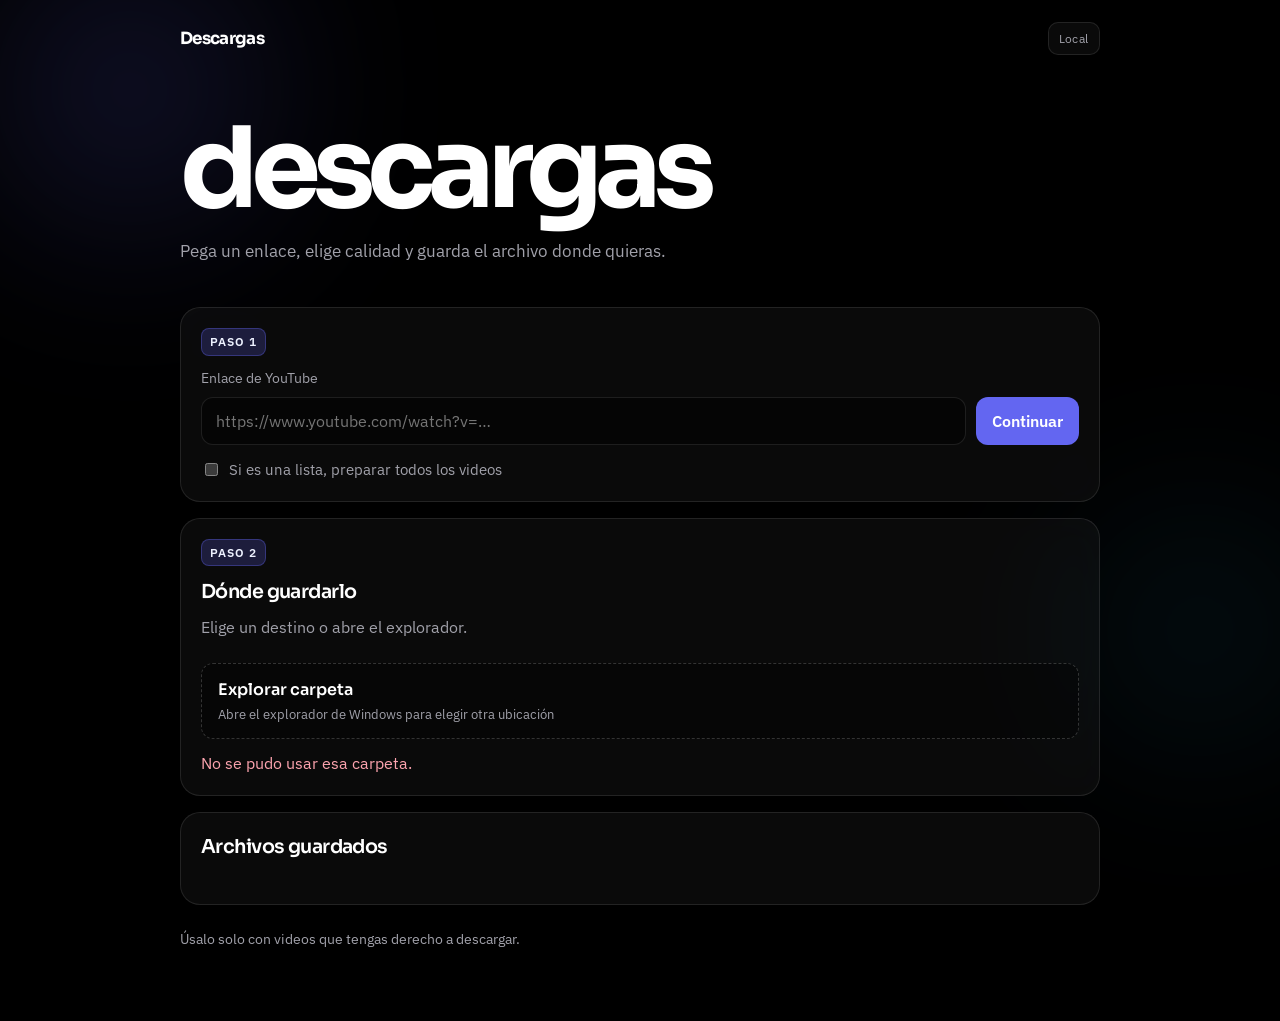
==== templates/index.html @ 3d90ba63 "Initial release of the local YouTube downloader web app. Ship Flask UI, CLI, Docker setup, and docs " ====
<!DOCTYPE html>
<html lang="es">
  <head>
    <meta charset="utf-8" />
    <meta name="viewport" content="width=device-width, initial-scale=1" />
    <title>Descargas</title>
    <link rel="preconnect" href="https://fonts.googleapis.com" />
    <link rel="preconnect" href="https://fonts.gstatic.com" crossorigin />
    <link
      href="https://fonts.googleapis.com/css2?family=Sora:wght@400;500;600;700&family=IBM+Plex+Sans:wght@400;500;600&display=swap"
      rel="stylesheet"
    />
    <link rel="stylesheet" href="/static/app.css" />
  </head>
  <body>
    <div class="orb orb-a" aria-hidden="true"></div>
    <div class="orb orb-b" aria-hidden="true"></div>

    <header class="top">
      <a class="brand" href="/">Descargas</a>
      <span id="mode-badge" class="badge">Local</span>
    </header>

    <main>
      <section class="hero">
        <h1>descargas</h1>
        <p class="lede">Pega un enlace, elige calidad y guarda el archivo donde quieras.</p>
      </section>

      <form id="lookup" class="glass step" data-step="1">
        <div class="step-label">Paso 1</div>
        <label class="field-label" for="url">Enlace de YouTube</label>
        <div class="url-row">
          <input
            id="url"
            name="url"
            type="text"
            inputmode="url"
            autocomplete="off"
            spellcheck="false"
            placeholder="https://www.youtube.com/watch?v=…"
            required
          />
          <button id="lookup-button" class="primary" type="submit">Continuar</button>
        </div>
        <label class="check">
          <input id="playlist" type="checkbox" />
          Si es una lista, preparar todos los videos
        </label>
        <p id="form-error" class="error" role="alert" hidden></p>
      </form>

      <section class="glass step" data-step="2">
        <div class="step-label">Paso 2</div>
        <div class="section-head">
          <h2>Dónde guardarlo</h2>
          <p class="meta" id="destination-hint">Elige un destino o abre el explorador.</p>
        </div>
        <div id="destinations" class="destinations" role="listbox" aria-label="Destino"></div>
        <button id="browse-button" class="browse" type="button">
          <span class="browse-title">Explorar carpeta</span>
          <span class="browse-sub">Abre el explorador de Windows para elegir otra ubicación</span>
        </button>
        <input id="output" type="hidden" value="" />
        <p id="folder-error" class="error" role="alert" hidden></p>
      </section>

      <section id="preview" class="glass step preview" data-step="3" hidden>
        <div class="step-label">Paso 3</div>
        <div class="preview-layout">
          <img id="thumb" alt="" hidden />
          <div class="preview-copy">
            <p id="kind" class="eyebrow"></p>
            <h2 id="title"></h2>
            <p id="meta" class="meta"></p>
          </div>
        </div>
        <fieldset class="qualities">
          <legend>Calidad</legend>
          <div id="quality-grid" class="quality-grid" role="group" aria-label="Calidad"></div>
        </fieldset>
        <details class="advanced">
          <summary>Usar un ID de formato</summary>
          <label for="format-id">ID de yt-dlp, por ejemplo 137+140</label>
          <input id="format-id" type="text" maxlength="40" autocomplete="off" spellcheck="false" />
        </details>
        <div class="actions">
          <button id="download-button" class="primary" type="button">Descargar</button>
          <p id="download-error" class="error" role="alert" hidden></p>
        </div>
      </section>

      <section id="activity" class="glass step" hidden>
        <div class="section-head">
          <h2>En curso</h2>
        </div>
        <div id="jobs"></div>
      </section>

      <section class="glass step files">
        <div class="files-head">
          <h2>Archivos guardados</h2>
          <p id="folder" class="meta"></p>
        </div>
        <ul id="file-list" class="file-list"></ul>
      </section>

      <p class="footnote">Úsalo solo con videos que tengas derecho a descargar.</p>
    </main>
    <script src="/static/app.js"></script>
  </body>
</html>
---- static/app.css ----
:root {
  color-scheme: dark;
  --bg: #000000;
  --ink: #ffffff;
  --muted: #a1a1aa;
  --line: rgba(255, 255, 255, 0.1);
  --glass: rgba(255, 255, 255, 0.04);
  --glass-strong: rgba(255, 255, 255, 0.07);
  --accent: #6366f1;
  --accent-soft: rgba(99, 102, 241, 0.22);
  --accent-ink: #eef2ff;
  --danger: #fda4af;
  --ok: #86efac;
  --radius: 16px;
  --font-display: "Sora", "Segoe UI", sans-serif;
  --font-body: "IBM Plex Sans", "Segoe UI", sans-serif;
}

* { box-sizing: border-box; }

html { scroll-behavior: smooth; }

body {
  margin: 0;
  min-height: 100vh;
  background: var(--bg);
  color: var(--ink);
  font-family: var(--font-body);
  line-height: 1.5;
  overflow-x: hidden;
}

.orb {
  position: fixed;
  z-index: 0;
  border-radius: 50%;
  filter: blur(90px);
  pointer-events: none;
  opacity: 0.55;
  animation: drift 18s ease-in-out infinite alternate;
}

.orb-a {
  width: 420px;
  height: 420px;
  top: -120px;
  left: -80px;
  background: radial-gradient(circle, rgba(99, 102, 241, 0.45), transparent 70%);
}

.orb-b {
  width: 360px;
  height: 360px;
  right: -100px;
  bottom: 10%;
  background: radial-gradient(circle, rgba(56, 189, 248, 0.22), transparent 70%);
  animation-delay: -6s;
}

@keyframes drift {
  from { transform: translate3d(0, 0, 0); }
  to { transform: translate3d(24px, 18px, 0); }
}

.top, main {
  position: relative;
  z-index: 1;
}

.top {
  width: min(920px, calc(100% - 32px));
  margin: 0 auto;
  padding: 22px 0 0;
  display: flex;
  align-items: center;
  justify-content: space-between;
}

.brand {
  color: var(--ink);
  text-decoration: none;
  font-family: var(--font-display);
  font-weight: 700;
  letter-spacing: -0.04em;
  font-size: 1.05rem;
}

.badge {
  border: 1px solid var(--line);
  background: var(--glass);
  border-radius: 10px;
  padding: 6px 10px;
  color: var(--muted);
  font-size: 0.78rem;
  letter-spacing: 0.04em;
}

main {
  width: min(920px, calc(100% - 32px));
  margin: 0 auto;
  padding: 28px 0 72px;
}

.hero {
  padding: 36px 0 28px;
  animation: rise 0.7s ease both;
}

.hero h1 {
  margin: 0;
  font-family: var(--font-display);
  font-size: clamp(3.4rem, 11vw, 7rem);
  line-height: 0.9;
  letter-spacing: -0.07em;
  font-weight: 700;
}

.lede {
  margin: 18px 0 0;
  max-width: 34rem;
  color: var(--muted);
  font-size: 1.08rem;
}

h1, h2, h3, p { margin: 0; }

h2 {
  font-family: var(--font-display);
  font-size: 1.2rem;
  letter-spacing: -0.03em;
  font-weight: 600;
}

h3 {
  font-family: var(--font-display);
  font-size: 1rem;
  font-weight: 600;
}

.glass {
  margin-top: 16px;
  padding: 20px;
  border: 1px solid var(--line);
  border-radius: calc(var(--radius) + 4px);
  background: var(--glass);
  backdrop-filter: blur(18px);
  -webkit-backdrop-filter: blur(18px);
  animation: rise 0.7s ease both;
}

.step[data-step="1"] { animation-delay: 0.05s; }
.step[data-step="2"] { animation-delay: 0.12s; }
.step[data-step="3"] { animation-delay: 0.18s; }

@keyframes rise {
  from { opacity: 0; transform: translateY(14px); }
  to { opacity: 1; transform: translateY(0); }
}

.step-label {
  display: inline-block;
  margin-bottom: 12px;
  color: var(--accent-ink);
  background: var(--accent-soft);
  border: 1px solid rgba(99, 102, 241, 0.35);
  border-radius: 8px;
  padding: 4px 8px;
  font-size: 0.72rem;
  letter-spacing: 0.08em;
  text-transform: uppercase;
  font-weight: 600;
}

.section-head {
  display: flex;
  flex-direction: column;
  gap: 4px;
  margin-bottom: 14px;
}

.field-label, .advanced label, legend {
  display: block;
  margin-bottom: 8px;
  color: var(--muted);
  font-size: 0.88rem;
}

.url-row, .actions {
  display: flex;
  gap: 10px;
  align-items: center;
}

.url-row > input { flex: 1; min-width: 0; width: auto; }
.url-row > button { flex: none; white-space: nowrap; }

input[type="text"] {
  width: 100%;
  min-height: 48px;
  padding: 0 14px;
  border: 1px solid var(--line);
  border-radius: 12px;
  background: rgba(0, 0, 0, 0.45);
  color: var(--ink);
  font: inherit;
  transition: border-color 0.2s ease, background 0.2s ease;
}

input[type="text"]:focus,
button:focus-visible,
summary:focus-visible,
.destination:focus-visible,
.browse:focus-visible {
  outline: 2px solid var(--accent);
  outline-offset: 2px;
}

button {
  min-height: 48px;
  border: 0;
  border-radius: 12px;
  padding: 0 16px;
  font: inherit;
  cursor: pointer;
  transition: transform 0.15s ease, background 0.2s ease, border-color 0.2s ease, opacity 0.2s ease;
}

button:active { transform: translateY(1px); }

.primary {
  background: var(--accent);
  color: #fff;
  font-weight: 600;
}

.primary:hover { filter: brightness(1.08); }

.primary:disabled, .ghost:disabled, .browse:disabled {
  opacity: 0.5;
  cursor: wait;
}

.ghost {
  background: transparent;
  color: var(--ink);
  border: 1px solid var(--line);
}

.check {
  display: flex;
  gap: 8px;
  align-items: center;
  margin-top: 14px;
  color: var(--muted);
  font-size: 0.92rem;
}

.destinations {
  display: grid;
  grid-template-columns: repeat(3, minmax(0, 1fr));
  gap: 10px;
}

.destination {
  display: grid;
  gap: 6px;
  min-height: 96px;
  padding: 14px;
  text-align: left;
  color: var(--ink);
  background: rgba(0, 0, 0, 0.35);
  border: 1px solid var(--line);
  border-radius: 14px;
}

.destination:hover {
  background: var(--glass-strong);
  border-color: rgba(255, 255, 255, 0.18);
}

.destination[aria-selected="true"] {
  background: var(--accent-soft);
  border-color: rgba(99, 102, 241, 0.7);
  box-shadow: inset 0 0 0 1px rgba(99, 102, 241, 0.35);
}

.destination-label {
  font-family: var(--font-display);
  font-weight: 600;
  letter-spacing: -0.02em;
}

.destination-hint {
  color: var(--muted);
  font-size: 0.8rem;
  overflow-wrap: anywhere;
}

.browse {
  width: 100%;
  margin-top: 10px;
  min-height: 64px;
  display: grid;
  gap: 2px;
  justify-items: start;
  padding: 14px 16px;
  background: rgba(0, 0, 0, 0.35);
  color: var(--ink);
  border: 1px dashed rgba(255, 255, 255, 0.18);
}

.browse:hover {
  border-color: rgba(99, 102, 241, 0.55);
  background: var(--glass-strong);
}

.browse-title {
  font-family: var(--font-display);
  font-weight: 600;
}

.browse-sub {
  color: var(--muted);
  font-size: 0.84rem;
}

.error {
  margin-top: 12px;
  color: var(--danger);
}

.preview:not([hidden]) { display: grid; gap: 16px; }

.preview[hidden],
#activity[hidden],
#browse-button[hidden] {
  display: none !important;
}

.preview-layout {
  display: grid;
  grid-template-columns: minmax(0, 220px) minmax(0, 1fr);
  gap: 16px;
  align-items: center;
}

.preview img {
  width: 100%;
  aspect-ratio: 16 / 9;
  object-fit: cover;
  border-radius: 12px;
  background: #111;
  border: 1px solid var(--line);
}

.eyebrow {
  color: var(--accent);
  font-size: 0.75rem;
  letter-spacing: 0.1em;
  text-transform: uppercase;
  font-weight: 600;
}

#title {
  margin-top: 4px;
  font-family: var(--font-display);
  font-size: 1.4rem;
  letter-spacing: -0.04em;
}

.meta { color: var(--muted); margin-top: 4px; }

.qualities { margin: 0; padding: 0; border: 0; }

.quality-grid {
  display: grid;
  grid-template-columns: repeat(4, minmax(0, 1fr));
  gap: 8px;
}

.chip {
  min-height: 44px;
  background: rgba(0, 0, 0, 0.35);
  color: var(--ink);
  border: 1px solid var(--line);
}

.chip:hover { border-color: rgba(255, 255, 255, 0.2); }

.chip[aria-pressed="true"] {
  background: var(--accent);
  border-color: var(--accent);
  color: #fff;
}

.advanced { color: var(--muted); }
.advanced summary { cursor: pointer; }
.advanced input { margin-top: 8px; }

.job {
  display: grid;
  gap: 10px;
}

.job + .job {
  margin-top: 16px;
  padding-top: 16px;
  border-top: 1px solid var(--line);
}

.job-top, .job-meta, .file-row {
  display: flex;
  justify-content: space-between;
  gap: 12px;
  align-items: baseline;
}

.files-head {
  display: flex;
  flex-direction: column;
  gap: 4px;
  align-items: flex-start;
}

#folder { overflow-wrap: anywhere; }

.bar {
  height: 8px;
  overflow: hidden;
  border-radius: 999px;
  background: rgba(255, 255, 255, 0.08);
}

.bar span {
  display: block;
  height: 100%;
  width: 0;
  background: linear-gradient(90deg, #6366f1, #38bdf8);
  transition: width 0.25s ease;
}

.status-done { color: var(--ok); }
.status-error, .status-cancelled { color: var(--danger); }

.file-list {
  list-style: none;
  margin: 14px 0 0;
  padding: 0;
}

.file-row {
  padding: 12px 0;
  border-top: 1px solid var(--line);
  align-items: center;
}

.file-row a {
  color: var(--ink);
  font-weight: 600;
  overflow-wrap: anywhere;
  text-decoration-thickness: 1px;
  text-underline-offset: 3px;
}

.file-row a:hover { color: #c7d2fe; }

.empty { color: var(--muted); padding-top: 8px; }

.footnote {
  margin-top: 24px;
  color: var(--muted);
  font-size: 0.85rem;
}

@media (max-width: 760px) {
  .destinations { grid-template-columns: 1fr; }
  .preview-layout { grid-template-columns: 1fr; }
  .quality-grid { grid-template-columns: repeat(2, minmax(0, 1fr)); }
  .url-row, .actions, .job-top, .file-row { flex-direction: column; align-items: stretch; }
  .chip, .primary, .ghost { width: 100%; }
  .hero { padding-top: 18px; }
}
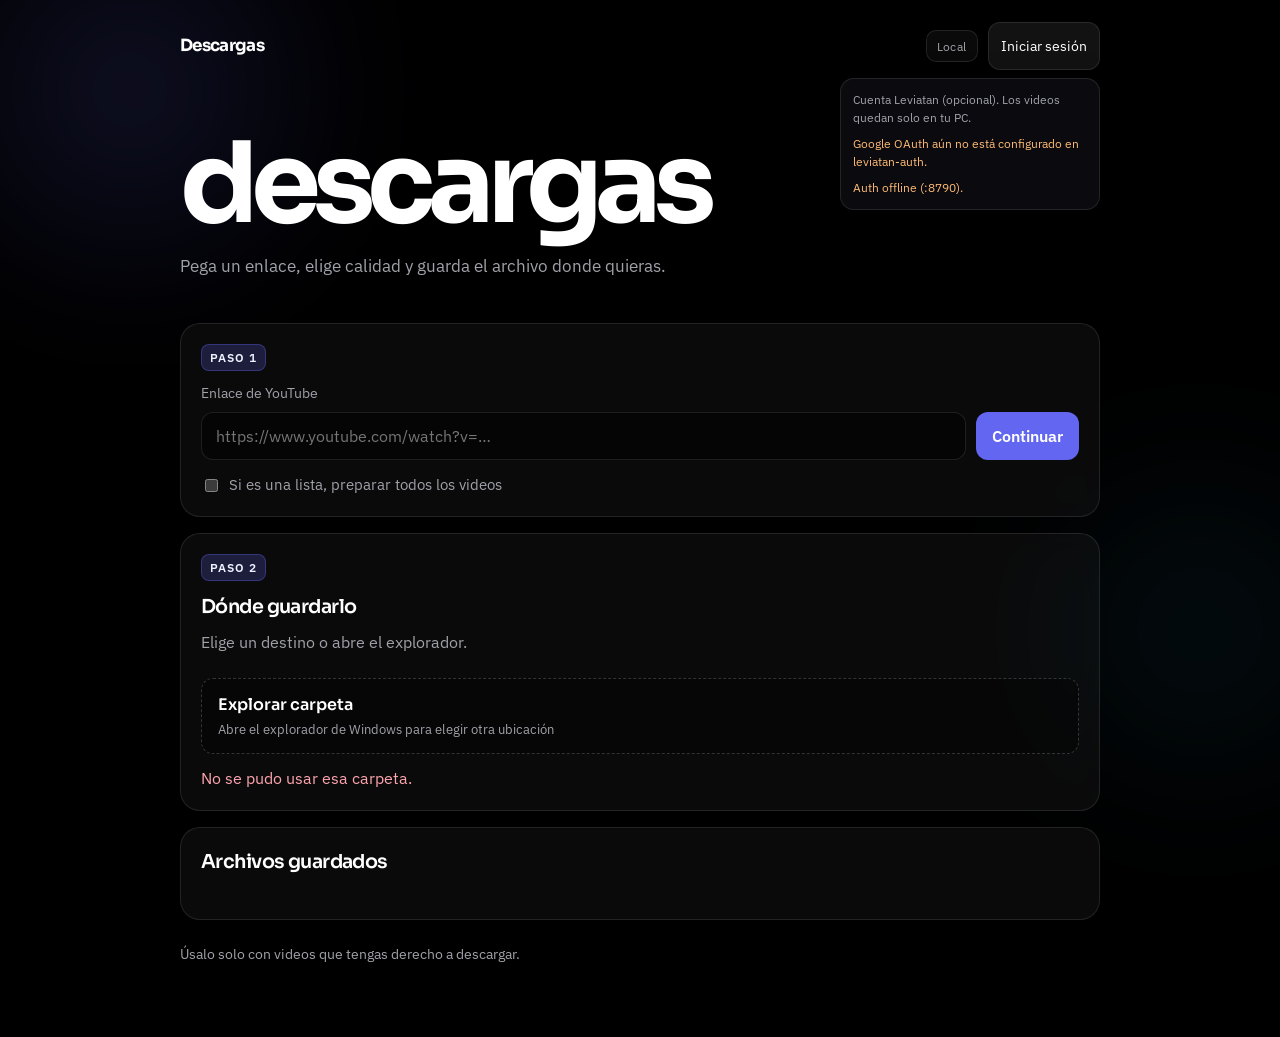
==== commit c649a107: "Add optional Leviatan Google sign-in shared with Pixdesk. Wire header account UI to leviatan-auth wh" ====
--- a/templates/index.html
+++ b/templates/index.html
@@ -18,7 +18,10 @@
 
     <header class="top">
       <a class="brand" href="/">Descargas</a>
-      <span id="mode-badge" class="badge">Local</span>
+      <div class="top-actions">
+        <span id="mode-badge" class="badge">Local</span>
+        <div id="account-root"></div>
+      </div>
     </header>
 
     <main>
@@ -107,6 +110,10 @@
 
       <p class="footnote">Úsalo solo con videos que tengas derecho a descargar.</p>
     </main>
+    <script>
+      window.__LEVIATAN_AUTH_URL__ = {{ auth_url|tojson }};
+    </script>
+    <script src="/static/auth.js"></script>
     <script src="/static/app.js"></script>
   </body>
 </html>
--- a/static/app.css
+++ b/static/app.css
@@ -95,6 +95,152 @@
   letter-spacing: 0.04em;
 }
 
+.top-actions {
+  display: flex;
+  align-items: center;
+  gap: 10px;
+}
+
+.account {
+  position: relative;
+}
+
+.account-btn,
+.account-chip {
+  border: 1px solid var(--line);
+  background: var(--glass-strong);
+  color: var(--ink);
+  border-radius: 12px;
+  padding: 8px 12px;
+  font: inherit;
+  font-size: 0.85rem;
+  cursor: pointer;
+}
+
+.account-chip {
+  display: inline-flex;
+  align-items: center;
+  gap: 8px;
+  max-width: 220px;
+}
+
+.account-chip img {
+  border-radius: 999px;
+  object-fit: cover;
+}
+
+.account-chip-text {
+  display: flex;
+  flex-direction: column;
+  align-items: flex-start;
+  line-height: 1.15;
+  min-width: 0;
+}
+
+.account-chip-text strong {
+  font-size: 0.8rem;
+  font-weight: 600;
+  overflow: hidden;
+  text-overflow: ellipsis;
+  white-space: nowrap;
+  max-width: 140px;
+}
+
+.account-chip-text em {
+  font-style: normal;
+  font-size: 0.65rem;
+  letter-spacing: 0.06em;
+  text-transform: uppercase;
+  color: var(--muted);
+}
+
+.account-chip-text em.pro {
+  color: #fbbf24;
+}
+
+.account-menu {
+  position: absolute;
+  right: 0;
+  top: calc(100% + 8px);
+  width: min(260px, 80vw);
+  padding: 12px;
+  border-radius: 14px;
+  border: 1px solid var(--line);
+  background: rgba(12, 12, 16, 0.96);
+  box-shadow: 0 18px 40px rgba(0, 0, 0, 0.45);
+  display: grid;
+  gap: 8px;
+  z-index: 20;
+}
+
+.account-note,
+.account-warn,
+.account-email {
+  margin: 0;
+  font-size: 0.75rem;
+  color: var(--muted);
+}
+
+.account-email {
+  color: var(--ink);
+  font-weight: 500;
+}
+
+.account-warn {
+  color: #fdba74;
+}
+
+.account-action {
+  display: block;
+  text-align: center;
+  text-decoration: none;
+  border: 1px solid var(--line);
+  border-radius: 10px;
+  padding: 9px 10px;
+  color: var(--ink);
+  background: transparent;
+  font: inherit;
+  font-size: 0.82rem;
+  cursor: pointer;
+}
+
+.account-action.primary {
+  background: var(--accent-soft);
+  border-color: rgba(99, 102, 241, 0.45);
+  color: var(--accent-ink);
+}
+
+.account-action.danger {
+  color: var(--danger);
+}
+
+.auth-callback {
+  min-height: 100vh;
+  display: grid;
+  place-content: center;
+  text-align: center;
+  gap: 8px;
+  padding: 24px;
+}
+
+.auth-callback h1 {
+  margin: 0;
+  font-family: var(--font-display);
+  letter-spacing: -0.04em;
+}
+
+.auth-callback .eyebrow {
+  margin: 0;
+  color: var(--muted);
+  letter-spacing: 0.08em;
+  text-transform: uppercase;
+  font-size: 0.72rem;
+}
+
+.auth-callback a {
+  color: var(--accent-ink);
+}
+
 main {
   width: min(920px, calc(100% - 32px));
   margin: 0 auto;
@@ -449,9 +595,20 @@
 }
 
 .file-row {
+  display: flex;
+  gap: 12px;
+  justify-content: space-between;
   padding: 12px 0;
   border-top: 1px solid var(--line);
   align-items: center;
+}
+
+.file-main {
+  display: flex;
+  flex-direction: column;
+  gap: 4px;
+  min-width: 0;
+  flex: 1;
 }
 
 .file-row a {
@@ -463,6 +620,38 @@
 }
 
 .file-row a:hover { color: #c7d2fe; }
+
+.pixdesk-link {
+  flex-shrink: 0;
+  font-size: 0.78rem !important;
+  font-weight: 600 !important;
+  color: #a5b4fc !important;
+  border: 1px solid rgba(165, 180, 252, 0.35);
+  border-radius: 999px;
+  padding: 6px 10px;
+  text-decoration: none !important;
+  white-space: nowrap;
+}
+
+.pixdesk-link:hover {
+  color: #e0e7ff !important;
+  border-color: rgba(224, 231, 255, 0.55);
+  background: rgba(99, 102, 241, 0.12);
+}
+
+.job-files {
+  display: flex;
+  flex-direction: column;
+  gap: 8px;
+  margin-top: 8px;
+}
+
+.job-file-row {
+  display: flex;
+  flex-wrap: wrap;
+  gap: 10px;
+  align-items: center;
+}
 
 .empty { color: var(--muted); padding-top: 8px; }
 
